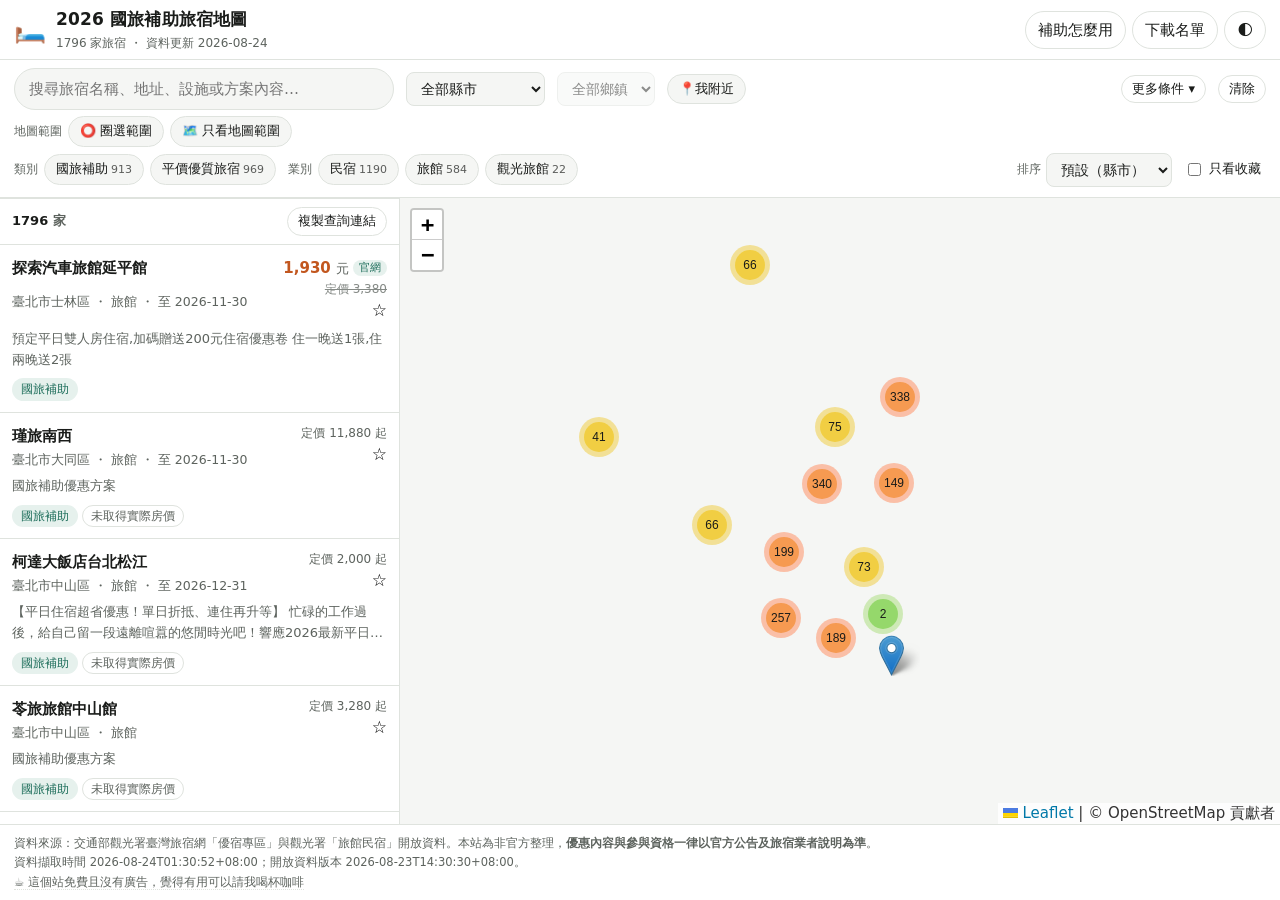
==== public/index.html @ 6d0c07f4 "feat: 手機版底部分頁列加上 ☕ 常駐入口 手機版頁尾是隱藏的，原本只有點開「下載名單」才看得到贊助連結。 現在分頁列最右邊放一個 46px 寬的咖啡圖示，不跟清單／地圖搶空間 （375px 下兩" ====
<!DOCTYPE html>
<html lang="zh-Hant">
<head>
<meta charset="utf-8">
<meta name="viewport" content="width=device-width, initial-scale=1, viewport-fit=cover">
<title>2026 國旅補助旅宿地圖 ｜ 快速查詢參與補助的旅館民宿</title>
<meta name="description" content="115 年國旅平日住宿獎助與平價優質旅宿參與名單，支援地圖搜尋、附近搜尋、鄉鎮與價格篩選。資料來自交通部觀光署臺灣旅宿網，每週自動更新。">
<meta name="theme-color" content="#1f6f5c" media="(prefers-color-scheme: light)">
<meta name="theme-color" content="#14171a" media="(prefers-color-scheme: dark)">
<link rel="icon" href="favicon.ico" sizes="any">
<link rel="icon" type="image/png" sizes="32x32" href="favicon-32.png">
<link rel="icon" type="image/png" sizes="16x16" href="favicon-16.png">
<link rel="icon" type="image/svg+xml" href="icon.svg">
<link rel="apple-touch-icon" sizes="180x180" href="apple-touch-icon.png">
<link rel="manifest" href="site.webmanifest">
<meta name="apple-mobile-web-app-capable" content="yes">
<meta name="apple-mobile-web-app-status-bar-style" content="black-translucent">
<meta name="apple-mobile-web-app-title" content="國旅補助地圖">
<meta name="mobile-web-app-capable" content="yes">
<meta name="format-detection" content="telephone=no">
<meta property="og:type" content="website">
<meta property="og:title" content="2026 國旅補助旅宿地圖">
<meta property="og:description" content="115 年國旅平日住宿獎助與平價優質旅宿參與名單，支援地圖、附近與價格區間搜尋。">
<meta property="og:image" content="icon-512.png">
<link rel="stylesheet" href="vendor/leaflet.css">
<link rel="stylesheet" href="vendor/MarkerCluster.css">
<link rel="stylesheet" href="vendor/MarkerCluster.Default.css">
<link rel="stylesheet" href="style.css">
</head>
<body>
<a class="skip" href="#results">跳至搜尋結果</a>

<header class="topbar">
  <div class="brand">
    <span class="logo" aria-hidden="true">🛏️</span>
    <div>
      <h1>2026 國旅補助旅宿地圖</h1>
      <p class="sub" id="metaLine">載入中…</p>
    </div>
  </div>
  <div class="topActions">
    <button type="button" class="ghost" id="btnGuide" aria-expanded="false" aria-controls="guide">補助怎麼用</button>
    <button type="button" class="ghost" id="btnDownload">下載名單</button>
    <button type="button" class="ghost" id="btnTheme" title="切換深淺色">🌓</button>
  </div>
</header>

<section id="guide" class="guide" hidden>
  <div class="guideGrid">
    <div>
      <h2>可以折抵多少</h2>
      <table class="mini">
        <thead><tr><th>地區</th><th>第 1 晚</th><th>連住第 2 晚</th><th>合計</th></tr></thead>
        <tbody>
          <tr><td>本島</td><td>800 元</td><td>1,200 元</td><td>2,000 元</td></tr>
          <tr><td>離島</td><td>1,000 元</td><td>1,500 元</td><td>2,500 元</td></tr>
        </tbody>
      </table>
      <p class="note">依實際房價折抵，房價低於上限則以房價為準；每房每晚限用 1 次。再加上抽中的生日券 1,200 元，本島最高約 3,200 元、離島約 3,700 元。</p>
    </div>
    <div>
      <h2>什麼時候能用</h2>
      <ul>
        <li>活動期間 <b>115/09/01–11/30</b>（預算用罄即止）。</li>
        <li>限 <b>週日至週四</b> 入住，不含國定假日及其連續假期。</li>
        <li>排除連假：中秋 9/25–28、國慶 10/9–11、光復節 10/24–26、行憲紀念日 12/25–27。</li>
        <li>2 晚可住不同旅館，但須<b>連續住宿</b>。</li>
      </ul>
    </div>
    <div>
      <h2>怎麼領</h2>
      <ol>
        <li>入住前或當日到<a href="https://taiwantravel.tad.gov.tw/" target="_blank" rel="noopener">國旅補助申請系統</a>登錄，並上傳身分證或健保卡正面。</li>
        <li>直接向旅宿訂房 → 入住出示證件<b>現場折抵</b>。</li>
        <li>透過觀光署核可的訂房平台 → 平台確認入住後折抵（國際平台不適用）。</li>
        <li>限本國國民個別旅客，團體旅客不適用；住宿券等禮券不適用。</li>
      </ol>
      <p class="note">官方諮詢：交通部觀光署 (02) 2349-1500</p>
    </div>
  </div>
</section>

<section id="downloadPanel" class="guide" hidden>
  <div class="guideGrid">
    <div>
      <h2>下載完整名單</h2>
      <p class="note">與本站相同的資料，含縣市分頁、方案內容與座標。</p>
      <p>
        <a class="dl" href="data/downloads/taiwan-stay-deals.xlsx" download>Excel（.xlsx）</a>
        <a class="dl" href="data/downloads/taiwan-stay-deals.csv" download>CSV（UTF-8）</a>
        <a class="dl" href="data/stays.json" download>JSON（開發者用）</a>
      </p>
    </div>
    <div>
      <h2>資料來源</h2>
      <ul>
        <li><a href="https://www.taiwanstay.net.tw/TSA/web_page/TSA060100.jsp" target="_blank" rel="noopener">臺灣旅宿網 優宿專區</a>：參與名單與方案內容</li>
        <li><a href="https://data.gov.tw/dataset/7780" target="_blank" rel="noopener">觀光署「旅館民宿」開放資料</a>：地址、經緯度、房價區間</li>
      </ul>
      <p class="note" id="geoNote"></p>
      <p class="note">本站免費、無廣告、不追蹤。覺得有用的話，
        <a class="kofi" href="https://ko-fi.com/guanda_ai_studio" target="_blank"
           rel="noopener">☕ 請我喝杯咖啡</a>。</p>
      <h2 style="margin-top:12px">關於房價</h2>
      <p class="note">
        本站的價格篩選只採用<b>業者為這次活動自報的「平日雙人房優惠價」</b>（966 家）。
        觀光署開放資料另有「定價」欄位，那是<b>官網牌價</b>：拿 965 家同時有兩種價格的旅宿實測，
        定價中位數是實際優惠價的 <b>1.9 倍</b>，前 10% 超過 4 倍，最誇張到 12.5 倍。
        因此定價只在詳情頁以「官網定價」呈現、不參與篩選與排序。
        沒有自報優惠價的旅宿請直接電話或官網詢價。
      </p>
    </div>
  </div>
</section>

<section class="filterbar" id="filterbar">
  <div class="barRow primary">
    <input type="search" id="q" placeholder="搜尋旅宿名稱、地址、設施或方案內容…" autocomplete="off" aria-label="關鍵字搜尋">
    <select id="city" autocomplete="off" aria-label="縣市"><option value="">全部縣市</option></select>
    <select id="town" autocomplete="off" aria-label="鄉鎮市區"><option value="">全部鄉鎮</option></select>
    <button type="button" class="chip" id="btnLocate"><span class="ico">📍</span><span class="txt">我附近</span></button>
    <span class="spacer"></span>
    <button type="button" id="btnFilters" class="ghost small" aria-expanded="false" aria-controls="barMore">更多條件 ▾</button>
    <button type="button" id="btnClear" class="ghost small" title="清除所有條件">清除</button>
  </div>

  <div class="barRow places">
    <span class="grp">
      <span class="lbl">地圖範圍</span>
      <span class="chips">
        <button type="button" class="chip" id="btnRadius">⭕ 圈選範圍</button>
        <button type="button" class="chip" id="btnBounds">🗺️ 只看地圖範圍</button>
      </span>
    </span>
    <div id="nearRow" class="nearRow" hidden>
      <span id="nearLabel"></span>
      <select id="radiusKm" autocomplete="off" aria-label="搜尋半徑">
        <option value="3">3 km</option>
        <option value="5">5 km</option>
        <option value="10" selected>10 km</option>
        <option value="30">30 km</option>
        <option value="0">不限</option>
      </select>
      <button type="button" class="ghost small" id="btnNearClear">取消</button>
    </div>
  </div>

  <div class="barRow secondary">
    <span class="grp"><span class="lbl">類別</span><span class="chips" id="catChips"></span></span>
    <span class="grp"><span class="lbl">業別</span><span class="chips" id="kindChips"></span></span>
    <span class="spacer"></span>
    <label class="inline">排序
      <select id="sort" autocomplete="off">
        <option value="default">預設（縣市）</option>
        <option value="distance">距離最近</option>
        <option value="price_asc">房價低到高</option>
        <option value="price_desc">房價高到低</option>
        <option value="name">名稱</option>
      </select>
    </label>
    <label class="check"><input type="checkbox" id="onlyFav" autocomplete="off" aria-label="只看收藏"> 只看收藏 <span id="favCount"></span></label>
  </div>

  <div class="barMore" id="barMore" hidden>
    <div class="barRow">
      <span class="grp priceGrp">
        <span class="lbl">平日雙人房優惠價</span>
        <input type="number" id="priceMinNum" class="num" min="0" max="60000" step="100"
               placeholder="不限" aria-label="房價下限（元）" autocomplete="off">
        <span class="dash">–</span>
        <input type="number" id="priceMaxNum" class="num" min="0" max="60000" step="100"
               placeholder="不限" aria-label="房價上限（元）" autocomplete="off">
        <span class="lbl">元</span>
        <span class="range" id="priceRange">
          <span class="rtrack"></span>
          <span class="rfill" id="rfill"></span>
          <input type="range" id="priceMin" min="0" max="19" step="1" value="0"
                 aria-label="房價下限滑桿" autocomplete="off">
          <input type="range" id="priceMax" min="0" max="19" step="1" value="19"
                 aria-label="房價上限滑桿" autocomplete="off">
        </span>
        <span class="hint" id="priceHint"></span>
      </span>
    </div>
    <div class="barRow">
      <span class="grp">
        <span class="lbl">常用區間</span>
        <span class="chips" id="priceChips"></span>
        <label class="check"><input type="checkbox" id="priceInclUnknown" autocomplete="off"
               aria-label="包含未標示優惠價的旅宿" checked> 含未標優惠價</label>
      </span>
    </div>
    <div class="barRow">
      <span class="grp"><span class="lbl">優惠條件</span><span class="chips" id="flagChips"></span></span>
    </div>
    <div class="barRow">
      <span class="grp"><span class="lbl">設施服務</span><span class="chips" id="serviceChips"></span></span>
    </div>
  </div>
</section>

<main class="layout">
  <aside class="panel" id="panel">
    <div class="resultHead">
      <strong id="count">—</strong>
      <button type="button" class="ghost small" id="btnShare">複製查詢連結</button>
    </div>

    <div id="results" class="results" tabindex="-1">
      <div id="spacerTop"></div>
      <div id="list"></div>
      <div id="spacerBottom"></div>
    </div>
  </aside>

  <div class="mapWrap">
    <div id="map" role="application" aria-label="旅宿地圖"></div>
    <div class="mapHud" id="mapHud" hidden></div>
  </div>
</main>

<nav class="mobileTabs" id="mobileTabs">
  <button type="button" data-view="list" class="active">☰ 清單</button>
  <button type="button" data-view="map">🗺️ 地圖</button>
  <a class="kofiTab" href="https://ko-fi.com/guanda_ai_studio" target="_blank" rel="noopener"
     title="請我喝杯咖啡" aria-label="支持這個專案">☕</a>
</nav>

<div id="sheet" class="sheet" hidden role="dialog" aria-modal="true" aria-labelledby="sheetTitle">
  <div class="sheetInner">
    <button type="button" class="sheetClose" id="sheetClose" aria-label="關閉">✕</button>
    <div id="sheetBody"></div>
  </div>
</div>

<footer class="foot">
  <p>資料來源：交通部觀光署臺灣旅宿網「優宿專區」與觀光署「旅館民宿」開放資料。本站為非官方整理，<b>優惠內容與參與資格一律以官方公告及旅宿業者說明為準</b>。</p>
  <p id="footMeta"></p>
  <p><a class="kofi" href="https://ko-fi.com/guanda_ai_studio" target="_blank" rel="noopener"
        title="支持這個專案">☕ 這個站免費且沒有廣告，覺得有用可以請我喝杯咖啡</a></p>
</footer>

<script src="vendor/leaflet.js"></script>
<script src="vendor/leaflet.markercluster.js"></script>
<script src="app.js"></script>
</body>
</html>
---- public/vendor/leaflet.css ----
/* required styles */

.leaflet-pane,
.leaflet-tile,
.leaflet-marker-icon,
.leaflet-marker-shadow,
.leaflet-tile-container,
.leaflet-pane > svg,
.leaflet-pane > canvas,
.leaflet-zoom-box,
.leaflet-image-layer,
.leaflet-layer {
	position: absolute;
	left: 0;
	top: 0;
	}
.leaflet-container {
	overflow: hidden;
	}
.leaflet-tile,
.leaflet-marker-icon,
.leaflet-marker-shadow {
	-webkit-user-select: none;
	   -moz-user-select: none;
	        user-select: none;
	  -webkit-user-drag: none;
	}
/* Prevents IE11 from highlighting tiles in blue */
.leaflet-tile::selection {
	background: transparent;
}
/* Safari renders non-retina tile on retina better with this, but Chrome is worse */
.leaflet-safari .leaflet-tile {
	image-rendering: -webkit-optimize-contrast;
	}
/* hack that prevents hw layers "stretching" when loading new tiles */
.leaflet-safari .leaflet-tile-container {
	width: 1600px;
	height: 1600px;
	-webkit-transform-origin: 0 0;
	}
.leaflet-marker-icon,
.leaflet-marker-shadow {
	display: block;
	}
/* .leaflet-container svg: reset svg max-width decleration shipped in Joomla! (joomla.org) 3.x */
/* .leaflet-container img: map is broken in FF if you have max-width: 100% on tiles */
.leaflet-container .leaflet-overlay-pane svg {
	max-width: none !important;
	max-height: none !important;
	}
.leaflet-container .leaflet-marker-pane img,
.leaflet-container .leaflet-shadow-pane img,
.leaflet-container .leaflet-tile-pane img,
.leaflet-container img.leaflet-image-layer,
.leaflet-container .leaflet-tile {
	max-width: none !important;
	max-height: none !important;
	width: auto;
	padding: 0;
	}

.leaflet-container img.leaflet-tile {
	/* See: https://bugs.chromium.org/p/chromium/issues/detail?id=600120 */
	mix-blend-mode: plus-lighter;
}

.leaflet-container.leaflet-touch-zoom {
	-ms-touch-action: pan-x pan-y;
	touch-action: pan-x pan-y;
	}
.leaflet-container.leaflet-touch-drag {
	-ms-touch-action: pinch-zoom;
	/* Fallback for FF which doesn't support pinch-zoom */
	touch-action: none;
	touch-action: pinch-zoom;
}
.leaflet-container.leaflet-touch-drag.leaflet-touch-zoom {
	-ms-touch-action: none;
	touch-action: none;
}
.leaflet-container {
	-webkit-tap-highlight-color: transparent;
}
.leaflet-container a {
	-webkit-tap-highlight-color: rgba(51, 181, 229, 0.4);
}
.leaflet-tile {
	filter: inherit;
	visibility: hidden;
	}
.leaflet-tile-loaded {
	visibility: inherit;
	}
.leaflet-zoom-box {
	width: 0;
	height: 0;
	-moz-box-sizing: border-box;
	     box-sizing: border-box;
	z-index: 800;
	}
/* workaround for https://bugzilla.mozilla.org/show_bug.cgi?id=888319 */
.leaflet-overlay-pane svg {
	-moz-user-select: none;
	}

.leaflet-pane         { z-index: 400; }

.leaflet-tile-pane    { z-index: 200; }
.leaflet-overlay-pane { z-index: 400; }
.leaflet-shadow-pane  { z-index: 500; }
.leaflet-marker-pane  { z-index: 600; }
.leaflet-tooltip-pane   { z-index: 650; }
.leaflet-popup-pane   { z-index: 700; }

.leaflet-map-pane canvas { z-index: 100; }
.leaflet-map-pane svg    { z-index: 200; }

.leaflet-vml-shape {
	width: 1px;
	height: 1px;
	}
.lvml {
	behavior: url(#default#VML);
	display: inline-block;
	position: absolute;
	}


/* control positioning */

.leaflet-control {
	position: relative;
	z-index: 800;
	pointer-events: visiblePainted; /* IE 9-10 doesn't have auto */
	pointer-events: auto;
	}
.leaflet-top,
.leaflet-bottom {
	position: absolute;
	z-index: 1000;
	pointer-events: none;
	}
.leaflet-top {
	top: 0;
	}
.leaflet-right {
	right: 0;
	}
.leaflet-bottom {
	bottom: 0;
	}
.leaflet-left {
	left: 0;
	}
.leaflet-control {
	float: left;
	clear: both;
	}
.leaflet-right .leaflet-control {
	float: right;
	}
.leaflet-top .leaflet-control {
	margin-top: 10px;
	}
.leaflet-bottom .leaflet-control {
	margin-bottom: 10px;
	}
.leaflet-left .leaflet-control {
	margin-left: 10px;
	}
.leaflet-right .leaflet-control {
	margin-right: 10px;
	}


/* zoom and fade animations */

.leaflet-fade-anim .leaflet-popup {
	opacity: 0;
	-webkit-transition: opacity 0.2s linear;
	   -moz-transition: opacity 0.2s linear;
	        transition: opacity 0.2s linear;
	}
.leaflet-fade-anim .leaflet-map-pane .leaflet-popup {
	opacity: 1;
	}
.leaflet-zoom-animated {
	-webkit-transform-origin: 0 0;
	    -ms-transform-origin: 0 0;
	        transform-origin: 0 0;
	}
svg.leaflet-zoom-animated {
	will-change: transform;
}

.leaflet-zoom-anim .leaflet-zoom-animated {
	-webkit-transition: -webkit-transform 0.25s cubic-bezier(0,0,0.25,1);
	   -moz-transition:    -moz-transform 0.25s cubic-bezier(0,0,0.25,1);
	        transition:         transform 0.25s cubic-bezier(0,0,0.25,1);
	}
.leaflet-zoom-anim .leaflet-tile,
.leaflet-pan-anim .leaflet-tile {
	-webkit-transition: none;
	   -moz-transition: none;
	        transition: none;
	}

.leaflet-zoom-anim .leaflet-zoom-hide {
	visibility: hidden;
	}


/* cursors */

.leaflet-interactive {
	cursor: pointer;
	}
.leaflet-grab {
	cursor: -webkit-grab;
	cursor:    -moz-grab;
	cursor:         grab;
	}
.leaflet-crosshair,
.leaflet-crosshair .leaflet-interactive {
	cursor: crosshair;
	}
.leaflet-popup-pane,
.leaflet-control {
	cursor: auto;
	}
.leaflet-dragging .leaflet-grab,
.leaflet-dragging .leaflet-grab .leaflet-interactive,
.leaflet-dragging .leaflet-marker-draggable {
	cursor: move;
	cursor: -webkit-grabbing;
	cursor:    -moz-grabbing;
	cursor:         grabbing;
	}

/* marker & overlays interactivity */
.leaflet-marker-icon,
.leaflet-marker-shadow,
.leaflet-image-layer,
.leaflet-pane > svg path,
.leaflet-tile-container {
	pointer-events: none;
	}

.leaflet-marker-icon.leaflet-interactive,
.leaflet-image-layer.leaflet-interactive,
.leaflet-pane > svg path.leaflet-interactive,
svg.leaflet-image-layer.leaflet-interactive path {
	pointer-events: visiblePainted; /* IE 9-10 doesn't have auto */
	pointer-events: auto;
	}

/* visual tweaks */

.leaflet-container {
	background: #ddd;
	outline-offset: 1px;
	}
.leaflet-container a {
	color: #0078A8;
	}
.leaflet-zoom-box {
	border: 2px dotted #38f;
	background: rgba(255,255,255,0.5);
	}


/* general typography */
.leaflet-container {
	font-family: "Helvetica Neue", Arial, Helvetica, sans-serif;
	font-size: 12px;
	font-size: 0.75rem;
	line-height: 1.5;
	}


/* general toolbar styles */

.leaflet-bar {
	box-shadow: 0 1px 5px rgba(0,0,0,0.65);
	border-radius: 4px;
	}
.leaflet-bar a {
	background-color: #fff;
	border-bottom: 1px solid #ccc;
	width: 26px;
	height: 26px;
	line-height: 26px;
	display: block;
	text-align: center;
	text-decoration: none;
	color: black;
	}
.leaflet-bar a,
.leaflet-control-layers-toggle {
	background-position: 50% 50%;
	background-repeat: no-repeat;
	display: block;
	}
.leaflet-bar a:hover,
.leaflet-bar a:focus {
	background-color: #f4f4f4;
	}
.leaflet-bar a:first-child {
	border-top-left-radius: 4px;
	border-top-right-radius: 4px;
	}
.leaflet-bar a:last-child {
	border-bottom-left-radius: 4px;
	border-bottom-right-radius: 4px;
	border-bottom: none;
	}
.leaflet-bar a.leaflet-disabled {
	cursor: default;
	background-color: #f4f4f4;
	color: #bbb;
	}

.leaflet-touch .leaflet-bar a {
	width: 30px;
	height: 30px;
	line-height: 30px;
	}
.leaflet-touch .leaflet-bar a:first-child {
	border-top-left-radius: 2px;
	border-top-right-radius: 2px;
	}
.leaflet-touch .leaflet-bar a:last-child {
	border-bottom-left-radius: 2px;
	border-bottom-right-radius: 2px;
	}

/* zoom control */

.leaflet-control-zoom-in,
.leaflet-control-zoom-out {
	font: bold 18px 'Lucida Console', Monaco, monospace;
	text-indent: 1px;
	}

.leaflet-touch .leaflet-control-zoom-in, .leaflet-touch .leaflet-control-zoom-out  {
	font-size: 22px;
	}


/* layers control */

.leaflet-control-layers {
	box-shadow: 0 1px 5px rgba(0,0,0,0.4);
	background: #fff;
	border-radius: 5px;
	}
.leaflet-control-layers-toggle {
	background-image: url(images/layers.png);
	width: 36px;
	height: 36px;
	}
.leaflet-retina .leaflet-control-layers-toggle {
	background-image: url(images/layers-2x.png);
	background-size: 26px 26px;
	}
.leaflet-touch .leaflet-control-layers-toggle {
	width: 44px;
	height: 44px;
	}
.leaflet-control-layers .leaflet-control-layers-list,
.leaflet-control-layers-expanded .leaflet-control-layers-toggle {
	display: none;
	}
.leaflet-control-layers-expanded .leaflet-control-layers-list {
	display: block;
	position: relative;
	}
.leaflet-control-layers-expanded {
	padding: 6px 10px 6px 6px;
	color: #333;
	background: #fff;
	}
.leaflet-control-layers-scrollbar {
	overflow-y: scroll;
	overflow-x: hidden;
	padding-right: 5px;
	}
.leaflet-control-layers-selector {
	margin-top: 2px;
	position: relative;
	top: 1px;
	}
.leaflet-control-layers label {
	display: block;
	font-size: 13px;
	font-size: 1.08333em;
	}
.leaflet-control-layers-separator {
	height: 0;
	border-top: 1px solid #ddd;
	margin: 5px -10px 5px -6px;
	}

/* Default icon URLs */
.leaflet-default-icon-path { /* used only in path-guessing heuristic, see L.Icon.Default */
	background-image: url(images/marker-icon.png);
	}


/* attribution and scale controls */

.leaflet-container .leaflet-control-attribution {
	background: #fff;
	background: rgba(255, 255, 255, 0.8);
	margin: 0;
	}
.leaflet-control-attribution,
.leaflet-control-scale-line {
	padding: 0 5px;
	color: #333;
	line-height: 1.4;
	}
.leaflet-control-attribution a {
	text-decoration: none;
	}
.leaflet-control-attribution a:hover,
.leaflet-control-attribution a:focus {
	text-decoration: underline;
	}
.leaflet-attribution-flag {
	display: inline !important;
	vertical-align: baseline !important;
	width: 1em;
	height: 0.6669em;
	}
.leaflet-left .leaflet-control-scale {
	margin-left: 5px;
	}
.leaflet-bottom .leaflet-control-scale {
	margin-bottom: 5px;
	}
.leaflet-control-scale-line {
	border: 2px solid #777;
	border-top: none;
	line-height: 1.1;
	padding: 2px 5px 1px;
	white-space: nowrap;
	-moz-box-sizing: border-box;
	     box-sizing: border-box;
	background: rgba(255, 255, 255, 0.8);
	text-shadow: 1px 1px #fff;
	}
.leaflet-control-scale-line:not(:first-child) {
	border-top: 2px solid #777;
	border-bottom: none;
	margin-top: -2px;
	}
.leaflet-control-scale-line:not(:first-child):not(:last-child) {
	border-bottom: 2px solid #777;
	}

.leaflet-touch .leaflet-control-attribution,
.leaflet-touch .leaflet-control-layers,
.leaflet-touch .leaflet-bar {
	box-shadow: none;
	}
.leaflet-touch .leaflet-control-layers,
.leaflet-touch .leaflet-bar {
	border: 2px solid rgba(0,0,0,0.2);
	background-clip: padding-box;
	}


/* popup */

.leaflet-popup {
	position: absolute;
	text-align: center;
	margin-bottom: 20px;
	}
.leaflet-popup-content-wrapper {
	padding: 1px;
	text-align: left;
	border-radius: 12px;
	}
.leaflet-popup-content {
	margin: 13px 24px 13px 20px;
	line-height: 1.3;
	font-size: 13px;
	font-size: 1.08333em;
	min-height: 1px;
	}
.leaflet-popup-content p {
	margin: 17px 0;
	margin: 1.3em 0;
	}
.leaflet-popup-tip-container {
	width: 40px;
	height: 20px;
	position: absolute;
	left: 50%;
	margin-top: -1px;
	margin-left: -20px;
	overflow: hidden;
	pointer-events: none;
	}
.leaflet-popup-tip {
	width: 17px;
	height: 17px;
	padding: 1px;

	margin: -10px auto 0;
	pointer-events: auto;

	-webkit-transform: rotate(45deg);
	   -moz-transform: rotate(45deg);
	    -ms-transform: rotate(45deg);
	        transform: rotate(45deg);
	}
.leaflet-popup-content-wrapper,
.leaflet-popup-tip {
	background: white;
	color: #333;
	box-shadow: 0 3px 14px rgba(0,0,0,0.4);
	}
.leaflet-container a.leaflet-popup-close-button {
	position: absolute;
	top: 0;
	right: 0;
	border: none;
	text-align: center;
	width: 24px;
	height: 24px;
	font: 16px/24px Tahoma, Verdana, sans-serif;
	color: #757575;
	text-decoration: none;
	background: transparent;
	}
.leaflet-container a.leaflet-popup-close-button:hover,
.leaflet-container a.leaflet-popup-close-button:focus {
	color: #585858;
	}
.leaflet-popup-scrolled {
	overflow: auto;
	}

.leaflet-oldie .leaflet-popup-content-wrapper {
	-ms-zoom: 1;
	}
.leaflet-oldie .leaflet-popup-tip {
	width: 24px;
	margin: 0 auto;

	-ms-filter: "progid:DXImageTransform.Microsoft.Matrix(M11=0.70710678, M12=0.70710678, M21=-0.70710678, M22=0.70710678)";
	filter: progid:DXImageTransform.Microsoft.Matrix(M11=0.70710678, M12=0.70710678, M21=-0.70710678, M22=0.70710678);
	}

.leaflet-oldie .leaflet-control-zoom,
.leaflet-oldie .leaflet-control-layers,
.leaflet-oldie .leaflet-popup-content-wrapper,
.leaflet-oldie .leaflet-popup-tip {
	border: 1px solid #999;
	}


/* div icon */

.leaflet-div-icon {
	background: #fff;
	border: 1px solid #666;
	}


/* Tooltip */
/* Base styles for the element that has a tooltip */
.leaflet-tooltip {
	position: absolute;
	padding: 6px;
	background-color: #fff;
	border: 1px solid #fff;
	border-radius: 3px;
	color: #222;
	white-space: nowrap;
	-webkit-user-select: none;
	-moz-user-select: none;
	-ms-user-select: none;
	user-select: none;
	pointer-events: none;
	box-shadow: 0 1px 3px rgba(0,0,0,0.4);
	}
.leaflet-tooltip.leaflet-interactive {
	cursor: pointer;
	pointer-events: auto;
	}
.leaflet-tooltip-top:before,
.leaflet-tooltip-bottom:before,
.leaflet-tooltip-left:before,
.leaflet-tooltip-right:before {
	position: absolute;
	pointer-events: none;
	border: 6px solid transparent;
	background: transparent;
	content: "";
	}

/* Directions */

.leaflet-tooltip-bottom {
	margin-top: 6px;
}
.leaflet-tooltip-top {
	margin-top: -6px;
}
.leaflet-tooltip-bottom:before,
.leaflet-tooltip-top:before {
	left: 50%;
	margin-left: -6px;
	}
.leaflet-tooltip-top:before {
	bottom: 0;
	margin-bottom: -12px;
	border-top-color: #fff;
	}
.leaflet-tooltip-bottom:before {
	top: 0;
	margin-top: -12px;
	margin-left: -6px;
	border-bottom-color: #fff;
	}
.leaflet-tooltip-left {
	margin-left: -6px;
}
.leaflet-tooltip-right {
	margin-left: 6px;
}
.leaflet-tooltip-left:before,
.leaflet-tooltip-right:before {
	top: 50%;
	margin-top: -6px;
	}
.leaflet-tooltip-left:before {
	right: 0;
	margin-right: -12px;
	border-left-color: #fff;
	}
.leaflet-tooltip-right:before {
	left: 0;
	margin-left: -12px;
	border-right-color: #fff;
	}

/* Printing */

@media print {
	/* Prevent printers from removing background-images of controls. */
	.leaflet-control {
		-webkit-print-color-adjust: exact;
		print-color-adjust: exact;
		}
	}
---- public/vendor/MarkerCluster.css ----
.leaflet-cluster-anim .leaflet-marker-icon, .leaflet-cluster-anim .leaflet-marker-shadow {
	-webkit-transition: -webkit-transform 0.3s ease-out, opacity 0.3s ease-in;
	-moz-transition: -moz-transform 0.3s ease-out, opacity 0.3s ease-in;
	-o-transition: -o-transform 0.3s ease-out, opacity 0.3s ease-in;
	transition: transform 0.3s ease-out, opacity 0.3s ease-in;
}

.leaflet-cluster-spider-leg {
	/* stroke-dashoffset (duration and function) should match with leaflet-marker-icon transform in order to track it exactly */
	-webkit-transition: -webkit-stroke-dashoffset 0.3s ease-out, -webkit-stroke-opacity 0.3s ease-in;
	-moz-transition: -moz-stroke-dashoffset 0.3s ease-out, -moz-stroke-opacity 0.3s ease-in;
	-o-transition: -o-stroke-dashoffset 0.3s ease-out, -o-stroke-opacity 0.3s ease-in;
	transition: stroke-dashoffset 0.3s ease-out, stroke-opacity 0.3s ease-in;
}
---- public/vendor/MarkerCluster.Default.css ----
.marker-cluster-small {
	background-color: rgba(181, 226, 140, 0.6);
	}
.marker-cluster-small div {
	background-color: rgba(110, 204, 57, 0.6);
	}

.marker-cluster-medium {
	background-color: rgba(241, 211, 87, 0.6);
	}
.marker-cluster-medium div {
	background-color: rgba(240, 194, 12, 0.6);
	}

.marker-cluster-large {
	background-color: rgba(253, 156, 115, 0.6);
	}
.marker-cluster-large div {
	background-color: rgba(241, 128, 23, 0.6);
	}

	/* IE 6-8 fallback colors */
.leaflet-oldie .marker-cluster-small {
	background-color: rgb(181, 226, 140);
	}
.leaflet-oldie .marker-cluster-small div {
	background-color: rgb(110, 204, 57);
	}

.leaflet-oldie .marker-cluster-medium {
	background-color: rgb(241, 211, 87);
	}
.leaflet-oldie .marker-cluster-medium div {
	background-color: rgb(240, 194, 12);
	}

.leaflet-oldie .marker-cluster-large {
	background-color: rgb(253, 156, 115);
	}
.leaflet-oldie .marker-cluster-large div {
	background-color: rgb(241, 128, 23);
}

.marker-cluster {
	background-clip: padding-box;
	border-radius: 20px;
	}
.marker-cluster div {
	width: 30px;
	height: 30px;
	margin-left: 5px;
	margin-top: 5px;

	text-align: center;
	border-radius: 15px;
	font: 12px "Helvetica Neue", Arial, Helvetica, sans-serif;
	}
.marker-cluster span {
	line-height: 30px;
	}
---- public/style.css ----
/* 2026 國旅補助旅宿地圖 — 版面與主題 */

:root {
  --bg: #f5f6f4;
  --panel: #ffffff;
  --ink: #1a1c1a;
  --ink-2: #5d635e;
  --line: #dfe3de;
  --brand: #1f6f5c;
  --brand-ink: #ffffff;
  --brand-soft: #e6f1ed;
  --accent: #c2571f;
  --accent-soft: #fbeee4;
  --shadow: 0 1px 2px rgba(20, 30, 25, .06), 0 8px 24px rgba(20, 30, 25, .06);
  --radius: 12px;
  --topbar-h: 60px;
}

@media (prefers-color-scheme: dark) {
  :root:not([data-theme="light"]) {
    --bg: #14171a;
    --panel: #1c2024;
    --ink: #e8ecea;
    --ink-2: #9aa5a0;
    --line: #2c3238;
    --brand: #4bbf9e;
    --brand-ink: #10231d;
    --brand-soft: #1d332d;
    --accent: #e08a4e;
    --accent-soft: #33261c;
    --shadow: 0 1px 2px rgba(0, 0, 0, .4), 0 8px 24px rgba(0, 0, 0, .35);
  }
}

:root[data-theme="dark"] {
  --bg: #14171a;
  --panel: #1c2024;
  --ink: #e8ecea;
  --ink-2: #9aa5a0;
  --line: #2c3238;
  --brand: #4bbf9e;
  --brand-ink: #10231d;
  --brand-soft: #1d332d;
  --accent: #e08a4e;
  --accent-soft: #33261c;
  --shadow: 0 1px 2px rgba(0, 0, 0, .4), 0 8px 24px rgba(0, 0, 0, .35);
}

* { box-sizing: border-box; }

html, body {
  margin: 0;
  height: 100%;
  background: var(--bg);
  color: var(--ink);
  font: 15px/1.6 "Noto Sans TC", "PingFang TC", "Microsoft JhengHei", system-ui, sans-serif;
  -webkit-text-size-adjust: 100%;
  text-size-adjust: 100%;
}

/* 手機瀏覽器的網址列會伸縮，100vh 會被切掉一截，支援 dvh 就改用 dvh */
@supports (height: 100dvh) {
  html, body { height: 100dvh; }
}

body { display: flex; flex-direction: column; overflow: hidden; }

a { color: var(--brand); }

.skip {
  position: absolute; left: -999px; top: 0; z-index: 100;
  background: var(--brand); color: var(--brand-ink); padding: 8px 14px;
}
.skip:focus { left: 8px; top: 8px; }

/* ---------------------------------------------------------------- 標頭 */

.topbar {
  display: flex; align-items: center; justify-content: space-between; gap: 12px;
  height: var(--topbar-h); flex: 0 0 auto;
  padding: 0 max(14px, env(safe-area-inset-right)) 0 max(14px, env(safe-area-inset-left));
  background: var(--panel); border-bottom: 1px solid var(--line);
}
.brand { display: flex; align-items: center; gap: 10px; min-width: 0; }
.logo { font-size: 26px; }
.topbar h1 { font-size: 17px; margin: 0; letter-spacing: .01em; }
.sub { margin: 0; font-size: 12px; color: var(--ink-2); white-space: nowrap;
       overflow: hidden; text-overflow: ellipsis; }
.topActions { display: flex; gap: 6px; flex: 0 0 auto; }

button { font: inherit; cursor: pointer; }

.ghost {
  background: transparent; color: var(--ink); border: 1px solid var(--line);
  border-radius: 999px; padding: 6px 12px;
}
.ghost:hover { border-color: var(--brand); color: var(--brand); }
.ghost.small { padding: 3px 10px; font-size: 13px; }

/* ---------------------------------------------------------------- 說明區 */

.guide {
  flex: 0 0 auto; background: var(--panel); border-bottom: 1px solid var(--line);
  padding: 14px; max-height: 45vh; overflow: auto;
}
.guideGrid { display: grid; gap: 18px; grid-template-columns: repeat(auto-fit, minmax(260px, 1fr)); }
.guide h2 { font-size: 14px; margin: 0 0 6px; color: var(--brand); }
.guide ul, .guide ol { margin: 0; padding-left: 18px; }
.guide li { margin: 2px 0; }
.note { font-size: 12.5px; color: var(--ink-2); margin: 6px 0 0; }
.mini { border-collapse: collapse; font-size: 13px; width: 100%; max-width: 380px; }
.mini th, .mini td { border: 1px solid var(--line); padding: 3px 8px; text-align: center; }
.mini th { background: var(--brand-soft); }
.dl {
  display: inline-block; margin: 4px 6px 0 0; padding: 6px 12px; border-radius: 999px;
  background: var(--brand); color: var(--brand-ink); text-decoration: none; font-size: 13px;
}

/* ---------------------------------------------------------------- 版面 */

.layout { flex: 1 1 auto; display: flex; min-height: 0; }

.panel {
  width: 400px; flex: 0 0 auto; display: flex; flex-direction: column;
  background: var(--panel); border-right: 1px solid var(--line); min-height: 0;
}

.mapWrap { flex: 1 1 auto; position: relative; min-width: 0; }
#map { position: absolute; inset: 0; background: var(--bg); }

.mapHud {
  position: absolute; left: 50%; transform: translateX(-50%); top: 10px; z-index: 500;
  background: var(--panel); color: var(--ink); border: 1px solid var(--line);
  border-radius: 999px; padding: 5px 14px; font-size: 13px; box-shadow: var(--shadow);
}

/* ---------------------------------------------------------------- 篩選列 */

.filterbar {
  flex: 0 0 auto; background: var(--panel); border-bottom: 1px solid var(--line);
  padding: 8px 14px 10px;
}
.barRow {
  display: flex; flex-wrap: wrap; align-items: center; gap: 8px 12px; margin-top: 6px;
}
.barRow:first-child { margin-top: 0; }
.barMore { border-top: 1px dashed var(--line); margin-top: 8px; padding-top: 6px; }
.spacer { flex: 1 1 auto; }

#q {
  flex: 1 1 260px; max-width: 380px; font: inherit; padding: 8px 14px; border-radius: 999px;
  border: 1px solid var(--line); background: var(--bg); color: var(--ink);
}
#q:focus { outline: 2px solid var(--brand); outline-offset: 1px; }

select {
  font: inherit; font-size: 14px; padding: 7px 10px; border: 1px solid var(--line);
  border-radius: 8px; background: var(--bg); color: var(--ink); max-width: 170px;
}
select:disabled { opacity: .5; }

.grp { display: flex; flex-wrap: wrap; align-items: center; gap: 6px; }
.lbl { font-size: 12px; color: var(--ink-2); }
.hint { color: var(--brand); margin-left: 4px; }
.inline { font-size: 12px; color: var(--ink-2); display: flex; align-items: center; gap: 5px; }
.check { display: inline-flex; align-items: center; gap: 5px; font-size: 13px; color: var(--ink); }

.chips { display: flex; flex-wrap: wrap; gap: 6px; }
.chip {
  border: 1px solid var(--line); background: var(--bg); color: var(--ink);
  border-radius: 999px; padding: 4px 11px; font-size: 13px; white-space: nowrap;
}
.chip:hover { border-color: var(--brand); }
.chip[aria-pressed="true"], .chip.on {
  background: var(--brand); border-color: var(--brand); color: var(--brand-ink);
}
.chip .n { opacity: .7; font-size: 11px; margin-left: 3px; }

/* 房價區間：雙滑桿疊在同一條軌道上，加上可直接輸入的數字欄 */
.priceGrp { gap: 8px; }
.num {
  width: 82px; font: inherit; font-size: 14px; padding: 6px 8px; text-align: right;
  border: 1px solid var(--line); border-radius: 8px; background: var(--bg); color: var(--ink);
}
.num:focus { outline: 2px solid var(--brand); outline-offset: 1px; }
.dash { color: var(--ink-2); }

.range { position: relative; width: 230px; height: 24px; flex: 0 0 auto; }
.rtrack, .rfill {
  position: absolute; top: 10px; height: 4px; border-radius: 2px; pointer-events: none;
}
.rtrack { left: 0; right: 0; background: var(--line); }
.rfill { background: var(--brand); }

.range input[type="range"] {
  position: absolute; left: 0; top: 0; width: 100%; height: 24px; margin: 0;
  background: none; pointer-events: none; -webkit-appearance: none; appearance: none;
}
.range input[type="range"]:focus-visible { outline: 2px solid var(--brand); outline-offset: 2px; }
.range input[type="range"]::-webkit-slider-thumb {
  -webkit-appearance: none; pointer-events: auto; width: 16px; height: 16px; border-radius: 50%;
  background: var(--panel); border: 3px solid var(--brand); cursor: grab; margin-top: 0;
}
.range input[type="range"]::-moz-range-thumb {
  pointer-events: auto; width: 14px; height: 14px; border-radius: 50%;
  background: var(--panel); border: 3px solid var(--brand); cursor: grab;
}
.range input[type="range"]::-webkit-slider-runnable-track { height: 24px; background: none; }
.range input[type="range"]::-moz-range-track { height: 24px; background: none; }
.nearRow { display: flex; align-items: center; gap: 8px; font-size: 13px; color: var(--ink-2); }
.nearRow[hidden] { display: none; }

.resultHead {
  display: flex; align-items: center; justify-content: space-between;
  padding: 8px 12px; border-top: 1px solid var(--line); border-bottom: 1px solid var(--line);
  font-size: 13px; color: var(--ink-2); flex: 0 0 auto;
}
#count strong { color: var(--ink); }

/* ---------------------------------------------------------------- 結果清單 */

.results { flex: 1 1 auto; min-height: 0; overflow: auto; overscroll-behavior: contain; }

.card {
  padding: 11px 12px; border-bottom: 1px solid var(--line); cursor: pointer;
  display: grid; grid-template-columns: 1fr auto; gap: 2px 10px;
}
.card:hover, .card.hot { background: var(--brand-soft); }
.card h3 { margin: 0; font-size: 15px; grid-column: 1; }
.card p { margin: 0; }                     /* 段落預設的上下 margin 會把卡片撐高 */
.card .meta { grid-column: 1; font-size: 12.5px; color: var(--ink-2); }
.card .plan {
  grid-column: 1 / -1; font-size: 13px; color: var(--ink-2); margin: 4px 0 0;
  display: -webkit-box; -webkit-line-clamp: 2; -webkit-box-orient: vertical; overflow: hidden;
}
.card .side { grid-column: 2; grid-row: 1 / span 2; text-align: right; }
.price { font-weight: 700; color: var(--accent); font-size: 15px; white-space: nowrap; }
.price small { font-weight: 400; color: var(--ink-2); }
.dist { font-size: 12px; color: var(--ink-2); }
.rack { display: block; font-size: 12px; color: var(--ink-2); font-weight: 400; white-space: nowrap; }
.rack.strike { text-decoration: line-through; opacity: .75; }
.psrc {
  display: inline-block; font-size: 10.5px; line-height: 1.5; padding: 0 6px;
  border-radius: 999px; margin-left: 4px; vertical-align: middle;
  background: var(--brand-soft); color: var(--brand); font-weight: 400;
}
.psrc.src-manual { background: var(--accent-soft); color: var(--accent); }
.muted { color: var(--ink-2); font-size: 12.5px; }
.tags { grid-column: 1 / -1; display: flex; flex-wrap: wrap; gap: 4px; margin-top: 6px; }
.tag {
  font-size: 11.5px; padding: 1px 8px; border-radius: 999px;
  background: var(--brand-soft); color: var(--brand); border: 1px solid transparent;
}
.tag.alt { background: var(--accent-soft); color: var(--accent); }
.tag.warn { background: transparent; border-color: var(--line); color: var(--ink-2); }
.fav { border: 0; background: none; font-size: 17px; line-height: 1; padding: 0 0 0 6px; }

.empty { padding: 40px 20px; text-align: center; color: var(--ink-2); }

/* ---------------------------------------------------------------- 詳情 */

.sheet {
  position: fixed; inset: 0; z-index: 1200; background: rgba(10, 15, 12, .45);
  display: flex; align-items: center; justify-content: center; padding: 16px;
}
.sheet[hidden] { display: none; }
.sheetInner {
  background: var(--panel); border-radius: var(--radius); box-shadow: var(--shadow);
  max-width: 560px; width: 100%; max-height: 84vh; overflow: auto; padding: 20px; position: relative;
}
.sheetClose {
  position: absolute; right: 10px; top: 10px; border: 0; background: transparent;
  color: var(--ink-2); font-size: 18px;
}
.sheetInner h2 { margin: 0 6px 2px 0; font-size: 19px; }
.sheetInner .kv { display: grid; grid-template-columns: 76px 1fr; gap: 4px 10px; font-size: 14px; margin: 12px 0; }
.sheetInner .kv dt { color: var(--ink-2); }
.sheetInner .kv dd { margin: 0; word-break: break-word; }
.planBox {
  background: var(--bg); border: 1px solid var(--line); border-radius: 8px;
  padding: 10px 12px; margin: 8px 0; white-space: pre-wrap; font-size: 14px;
}
.planBox h4 { margin: 0 0 4px; font-size: 13px; color: var(--brand); }
.actions { display: flex; flex-wrap: wrap; gap: 8px; margin-top: 12px; }
.actions a, .actions button {
  text-decoration: none; font-size: 14px; padding: 8px 14px; border-radius: 999px;
  background: var(--brand); color: var(--brand-ink); border: 0;
}
.actions .sec { background: var(--bg); color: var(--ink); border: 1px solid var(--line); }

/* ---------------------------------------------------------------- 地圖標記 */

.pin-approx { opacity: .55; filter: grayscale(.4); }
.leaflet-popup-content { margin: 10px 12px; font-size: 14px; }
.leaflet-popup-content b { font-size: 15px; }
.leaflet-container { font: inherit; }

/* ---------------------------------------------------------------- 頁尾 */

.foot {
  flex: 0 0 auto; padding: 8px 14px; font-size: 11.5px; color: var(--ink-2);
  background: var(--panel); border-top: 1px solid var(--line);
}
.foot p { margin: 1px 0; }

/* Ko-fi：低調的文字連結，不用浮動視窗（見 README 的說明） */
.kofi { color: var(--ink-2); text-decoration: none; border-bottom: 1px dotted var(--line); }
.kofi:hover { color: var(--accent); border-bottom-color: var(--accent); }

.mobileTabs { display: none; }
[hidden] { display: none !important; }

/* ------------------------------------------------------------ 平板／窄桌機 */

@media (min-width: 760px) and (max-width: 1180px) {
  .panel { width: 336px; }
  .topbar h1 { font-size: 16px; }
  #q { flex-basis: 200px; }
}

/* ---------------------------------------------------------------- 手機 */

@media (max-width: 759px) {
  .layout { position: relative; }
  .panel { width: 100%; border-right: 0; }
  .mapWrap { position: absolute; inset: 0; }
  body.view-list .mapWrap { display: none; }
  body.view-map .panel { display: none; }
  .filterbar { padding: 8px 10px; }
  /* 手機畫面小：只留「搜尋 + 縣市鄉鎮 + 我附近」，其餘跟著「更多條件」一起收合，
     結果清單才有足夠高度 */
  .barRow.secondary, .barRow.places { display: none; }
  body.filters-open .barRow.secondary,
  body.filters-open .barRow.places { display: flex; }
  #q { flex: 1 1 100%; }
  /* 還沒選縣市時鄉鎮選單是停用的，手機上直接收起來，省一整排 */
  #town:disabled { display: none; }
  /* 展開後別把結果清單擠光，篩選區自己捲 */
  body.filters-open .filterbar { max-height: 56vh; overflow: auto; }
  #q { max-width: none; }
  select { flex: 1 1 40%; max-width: none; }
  .range { width: 100%; }
  .num { width: 72px; }

  .filterbar { padding-left: max(10px, env(safe-area-inset-left));
               padding-right: max(10px, env(safe-area-inset-right)); }
  .card { padding-left: max(12px, env(safe-area-inset-left));
          padding-right: max(12px, env(safe-area-inset-right)); }
  /* 手機上價格／距離／收藏改成橫排，只佔第一列，卡片就不會被撐高 */
  .card .side { grid-row: 1; display: flex; align-items: center; gap: 8px; }
  .card .meta { grid-column: 1 / -1; }
  .card .dist { font-size: 12px; }

  .mobileTabs {
    display: flex; flex: 0 0 auto; background: var(--panel); border-top: 1px solid var(--line);
    padding-bottom: env(safe-area-inset-bottom);          /* 避開 iPhone 的home 指示條 */
  }
  .mobileTabs button {
    flex: 1 1 0; border: 0; background: transparent; color: var(--ink-2);
    padding: 12px 0; font-size: 14px; min-height: 46px;
  }
  .mobileTabs button.active { color: var(--brand); font-weight: 700; box-shadow: inset 0 -2px 0 var(--brand); }
  /* 分頁列最右邊的小咖啡：固定寬度，不跟兩個分頁搶空間 */
  .kofiTab {
    flex: 0 0 auto; width: 46px; display: flex; align-items: center; justify-content: center;
    font-size: 17px; text-decoration: none; opacity: .5;
    border-left: 1px solid var(--line);
  }
  .kofiTab:active { opacity: 1; }

  .topbar { --topbar-h: 54px; }
  .topbar h1 { font-size: 15px; }
  .logo { font-size: 22px; }
  .foot { display: none; }

  /* 詳情改成從底部升起的 bottom sheet，符合手機操作習慣 */
  .sheet { align-items: flex-end; padding: 0; }
  .sheetInner {
    max-height: 88vh; max-height: 88dvh; border-radius: 16px 16px 0 0;
    padding: 18px 16px calc(18px + env(safe-area-inset-bottom));
    animation: sheetUp .18s ease-out;
  }
  .sheetInner::before {
    content: ""; display: block; width: 38px; height: 4px; border-radius: 2px;
    background: var(--line); margin: -6px auto 12px;
  }
  .sheetClose { right: 8px; top: 8px; font-size: 22px; padding: 6px 10px; }
  .sheetInner .kv { grid-template-columns: 68px 1fr; }
}

@keyframes sheetUp { from { transform: translateY(14px); opacity: .6 } to { transform: none; opacity: 1 } }

/* 很窄的手機（iPhone SE 等）：標頭按鈕只留圖示 */
@media (max-width: 400px) {
  .topbar h1 { font-size: 14px; }
  /* 小螢幕把卡片壓扁一點，一屏才看得到兩筆以上 */
  .card { padding: 10px 12px; }
  .card .plan { font-size: 12.5px; margin-top: 2px; }
  .card .tags { max-height: 24px; overflow: hidden; margin-top: 4px; }
  .sub { font-size: 11px; }
  #btnGuide::after { content: "說明"; }
  #btnDownload::after { content: "下載"; }
  #btnGuide, #btnDownload { font-size: 0; }
  #btnGuide::after, #btnDownload::after { font-size: 13px; }
  .num { width: 64px; }
}

/* 最窄的機型（≤360px）：「我附近」只留圖示 */
@media (max-width: 360px) {
  #btnLocate .txt { display: none; }
}

/* 手機橫放：高度很矮，把不必要的高度全部縮掉 */
@media (max-width: 900px) and (max-height: 480px) {
  .panel { width: 100%; }
  .topbar { --topbar-h: 46px; }
  .guide { max-height: 60vh; }
  body.filters-open .filterbar { max-height: 70vh; }
  .mobileTabs button { padding: 7px 0; min-height: 38px; }
}

/* 觸控裝置：把可點擊的東西放大到手指按得到（約 44px） */
@media (pointer: coarse) {
  .chip { padding: 9px 14px; font-size: 14px; }
  .ghost { padding: 9px 14px; }
  .ghost.small { padding: 7px 12px; }
  select, .num { padding: 10px 10px; font-size: 16px; }   /* 16px 以下 iOS 會自動放大畫面 */
  #q { padding: 11px 16px; font-size: 16px; }
  .fav { padding: 6px 0 6px 10px; font-size: 20px; }
  .card { padding: 14px 12px; }
  .range { height: 34px; }
  .rtrack, .rfill { top: 15px; }
  .range input[type="range"] { height: 34px; }
  .range input[type="range"]::-webkit-slider-thumb { width: 22px; height: 22px; }
  .range input[type="range"]::-moz-range-thumb { width: 20px; height: 20px; }
  .actions a, .actions button { padding: 11px 16px; }
}

@media (prefers-reduced-motion: reduce) {
  * { animation: none !important; transition: none !important; }
}
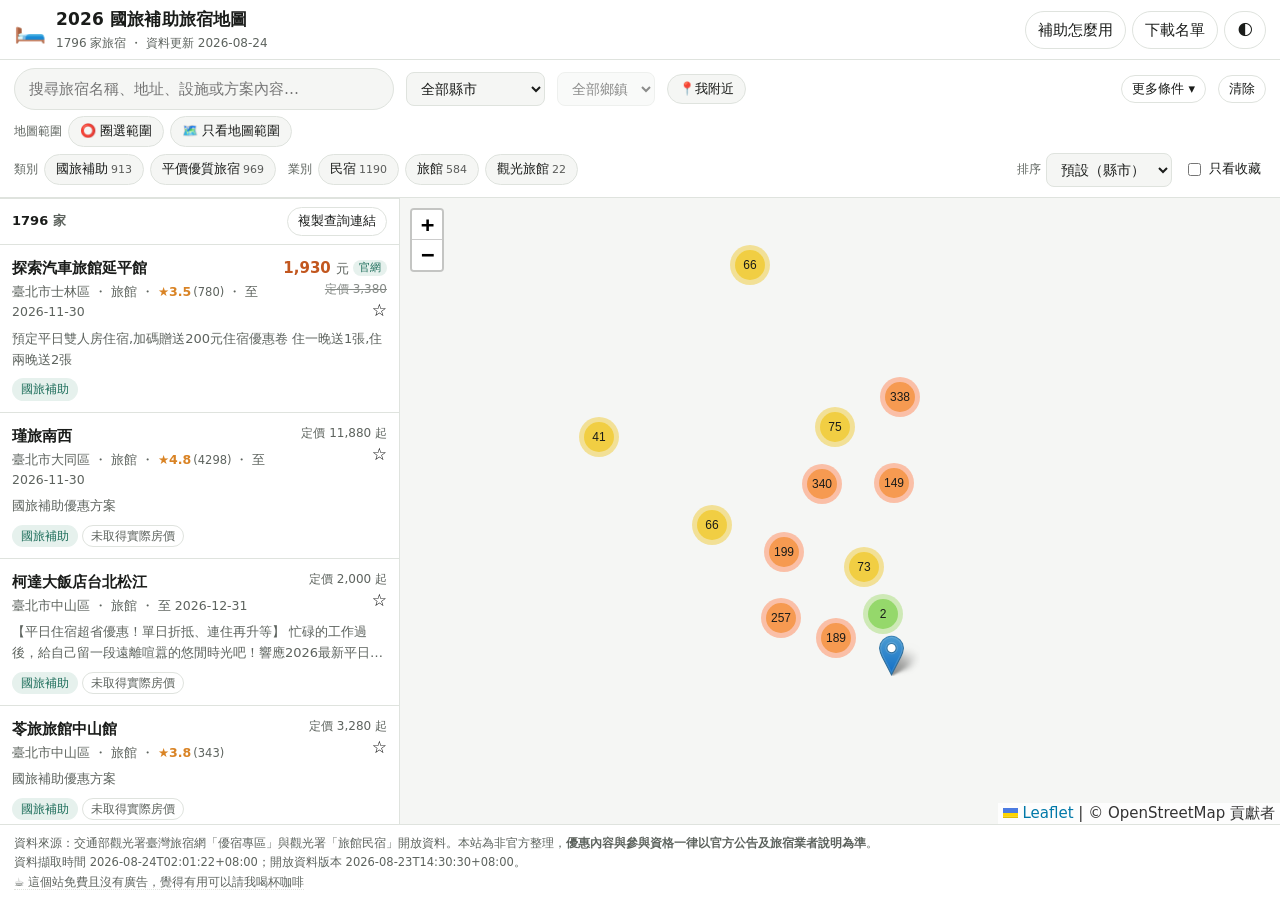
==== commit 77acf9ab: "feat: 接上 Google 評分與評論數（Places API） 重要發現：Places API 對旅宿不提供 priceLevel／priceRange（那是餐飲類的 欄位，Google 的旅宿" ====
--- a/public/index.html
+++ b/public/index.html
@@ -155,6 +155,8 @@
         <option value="distance">距離最近</option>
         <option value="price_asc">房價低到高</option>
         <option value="price_desc">房價高到低</option>
+        <option value="rating">Google 評分</option>
+        <option value="reviews">評論數最多</option>
         <option value="name">名稱</option>
       </select>
     </label>
--- a/public/style.css
+++ b/public/style.css
@@ -237,6 +237,8 @@
 .price { font-weight: 700; color: var(--accent); font-size: 15px; white-space: nowrap; }
 .price small { font-weight: 400; color: var(--ink-2); }
 .dist { font-size: 12px; color: var(--ink-2); }
+.star { color: #d98324; font-weight: 700; }
+.rv { color: var(--ink-2); font-size: 11.5px; margin-left: 2px; }
 .rack { display: block; font-size: 12px; color: var(--ink-2); font-weight: 400; white-space: nowrap; }
 .rack.strike { text-decoration: line-through; opacity: .75; }
 .psrc {
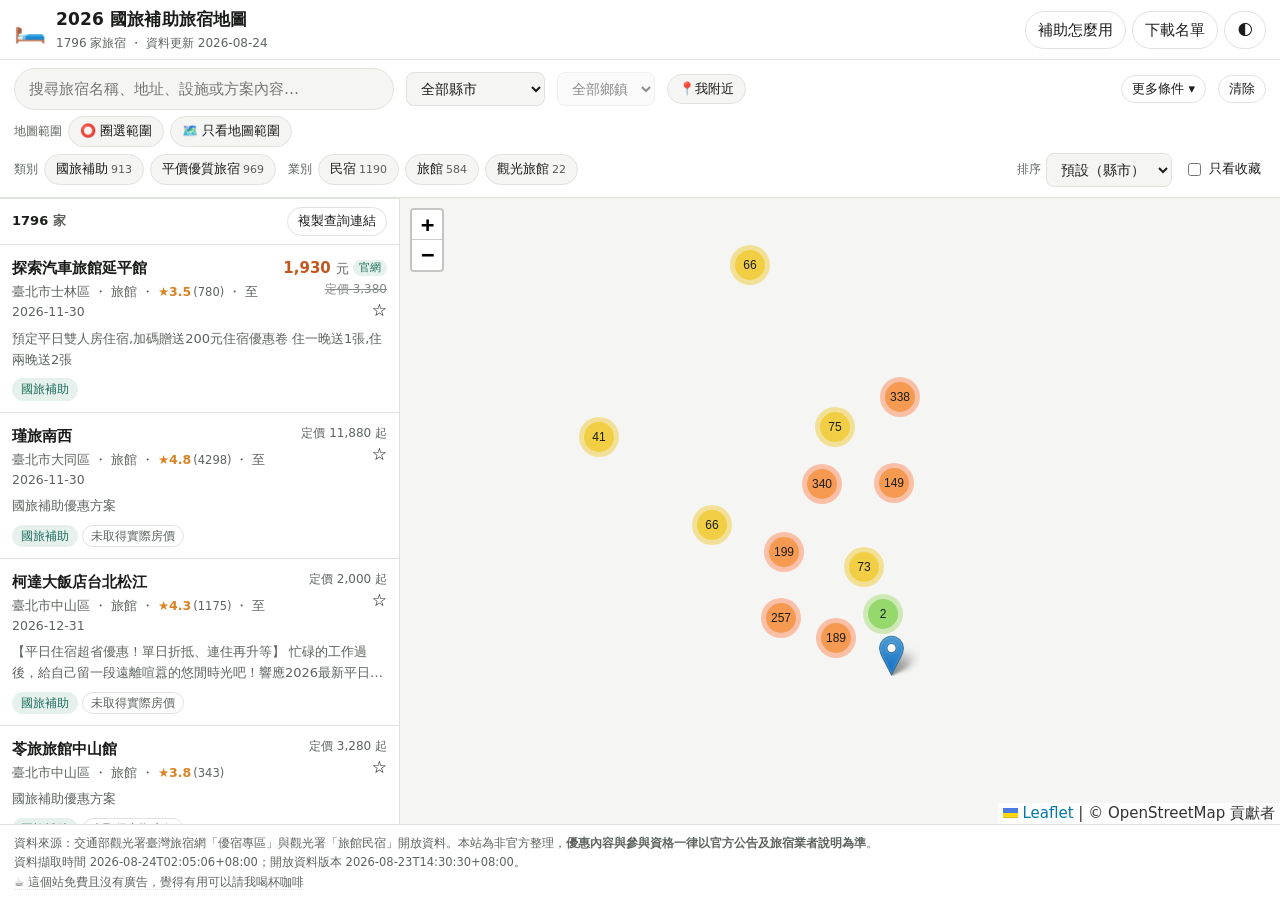
==== commit 6ff42bd6: "feat: 評分獨立成篩選條件，可與價格交叉使用 原本只有「★4.5 以上」「評論 50+」兩個籌碼，粒度太粗。改成獨立控制項：  - 評分下限滑桿，刻度 0/3.0/3.5/4.0/4.2/4.4/" ====
--- a/public/index.html
+++ b/public/index.html
@@ -186,6 +186,34 @@
     </div>
     <div class="barRow">
       <span class="grp">
+        <span class="lbl">Google 評分<span class="hint" id="ratingHint"></span></span>
+        <span class="range" id="ratingRange">
+          <span class="rtrack"></span>
+          <span class="rfill" id="rfill2"></span>
+          <input type="range" id="ratingMin" min="0" max="11" step="1" value="0"
+                 aria-label="評分下限" autocomplete="off">
+        </span>
+        <label class="inline">評論數至少
+          <select id="reviewMin" autocomplete="off" aria-label="評論數下限">
+            <option value="0">不限</option>
+            <option value="10">10 則</option>
+            <option value="50">50 則</option>
+            <option value="100">100 則</option>
+            <option value="300">300 則</option>
+            <option value="1000">1000 則</option>
+          </select>
+        </label>
+        <label class="check"><input type="checkbox" id="ratingInclUnknown" autocomplete="off"
+               aria-label="包含 Google 上沒有評分的旅宿" checked> 含未評分</label>
+      </span>
+    </div>
+    <div class="barRow">
+      <span class="grp"><span class="lbl">常用評分</span>
+        <span class="chips" id="ratingChips"></span></span>
+    </div>
+
+    <div class="barRow">
+      <span class="grp">
         <span class="lbl">常用區間</span>
         <span class="chips" id="priceChips"></span>
         <label class="check"><input type="checkbox" id="priceInclUnknown" autocomplete="off"
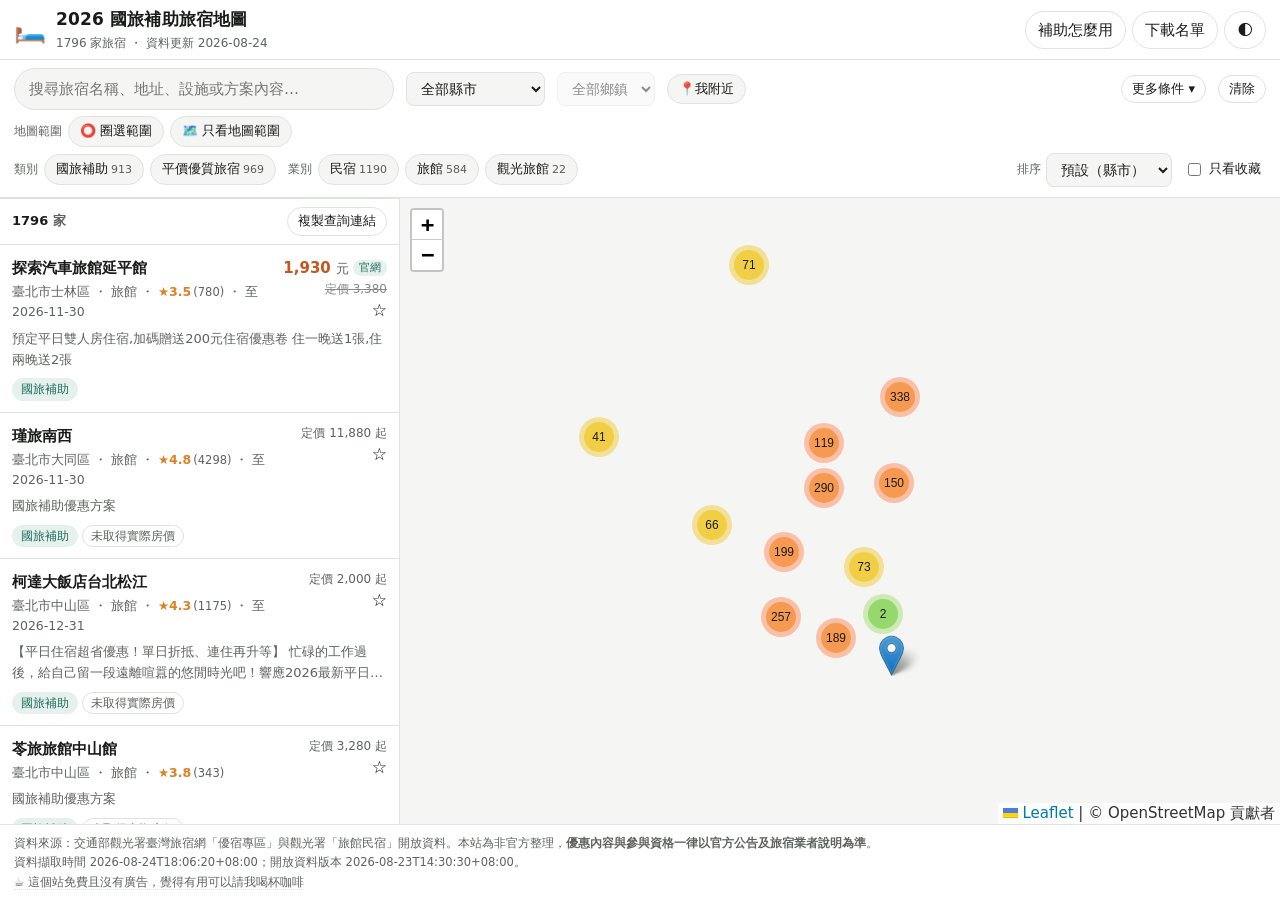
==== commit 8b8cf5de: "feat: 訂房平台平日參考價接進前端，與補助房價明確分開 SerpApi 回傳有兩種形狀：查到多家給 properties 陣列，精準命中單一飯店時 直接把飯店放最上層（type=hotel）。原本" ====
--- a/public/index.html
+++ b/public/index.html
@@ -218,6 +218,8 @@
         <span class="chips" id="priceChips"></span>
         <label class="check"><input type="checkbox" id="priceInclUnknown" autocomplete="off"
                aria-label="包含未標示優惠價的旅宿" checked> 含未標優惠價</label>
+        <label class="check"><input type="checkbox" id="priceInclOta" autocomplete="off"
+               aria-label="價格篩選納入訂房平台參考價"> 含平台參考價</label>
       </span>
     </div>
     <div class="barRow">
--- a/public/style.css
+++ b/public/style.css
@@ -247,6 +247,10 @@
   background: var(--brand-soft); color: var(--brand); font-weight: 400;
 }
 .psrc.src-manual { background: var(--accent-soft); color: var(--accent); }
+.psrc.src-plan { background: var(--accent-soft); color: var(--accent); }
+.psrc.src-ota { background: var(--line); color: var(--ink-2); }
+.ota { color: var(--ink-2); font-weight: 700; font-size: 15px; white-space: nowrap; }
+.ota small { font-weight: 400; }
 .muted { color: var(--ink-2); font-size: 12.5px; }
 .tags { grid-column: 1 / -1; display: flex; flex-wrap: wrap; gap: 4px; margin-top: 6px; }
 .tag {
@@ -289,6 +293,7 @@
   background: var(--brand); color: var(--brand-ink); border: 0;
 }
 .actions .sec { background: var(--bg); color: var(--ink); border: 1px solid var(--line); }
+.actions .shareBtn { background: var(--accent); color: #fff; }
 
 /* ---------------------------------------------------------------- 地圖標記 */
 
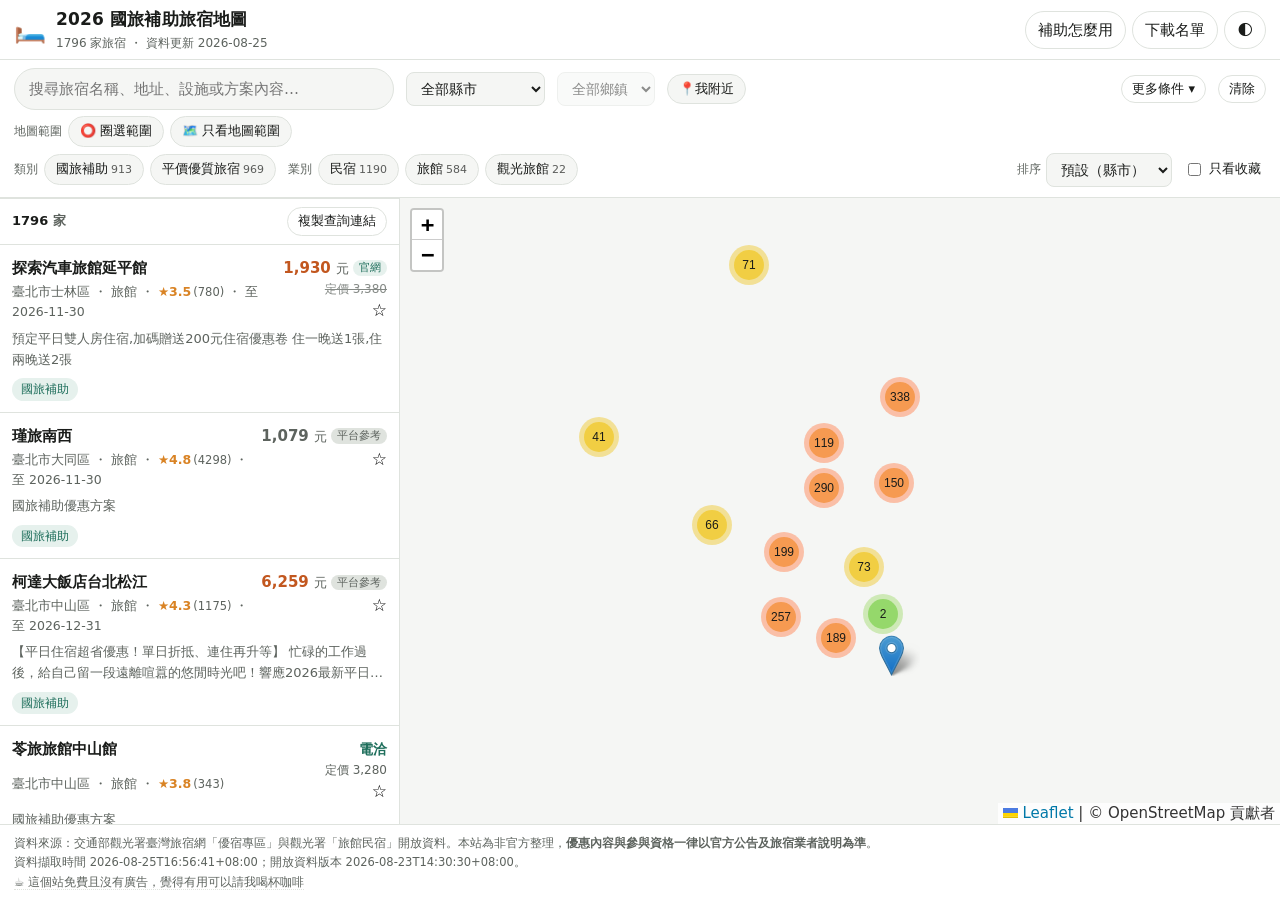
==== commit 5c7c2d93: "feat: 查不到價格的 348 家改標「電洽詢價」，並說明為何那樣更好 原本顯示「本站尚未取得實際房價」，語氣像資料缺漏。實際上補助多須 官網或電話直接訂房才能現場折抵，透過非核可的訂房平台訂房無法" ====
--- a/public/index.html
+++ b/public/index.html
@@ -107,7 +107,9 @@
         觀光署開放資料另有「定價」欄位，那是<b>官網牌價</b>：拿 965 家同時有兩種價格的旅宿實測，
         定價中位數是實際優惠價的 <b>1.9 倍</b>，前 10% 超過 4 倍，最誇張到 12.5 倍。
         因此定價只在詳情頁以「官網定價」呈現、不參與篩選與排序。
-        沒有自報優惠價的旅宿請直接電話或官網詢價。
+        查不到公開房價的旅宿標為「<b>電洽詢價</b>」。這不是資料缺漏 ——
+        補助多須<b>官網或電話直接訂房</b>才能現場折抵，透過非核可的訂房平台訂房無法折抵，
+        所以直接打給業者本來就是拿到補助最穩的方式。
       </p>
     </div>
   </div>
--- a/public/style.css
+++ b/public/style.css
@@ -250,6 +250,7 @@
 .psrc.src-plan { background: var(--accent-soft); color: var(--accent); }
 .psrc.src-ota { background: var(--line); color: var(--ink-2); }
 .ota { color: var(--ink-2); font-weight: 700; font-size: 15px; white-space: nowrap; }
+.callus { color: var(--brand); font-weight: 700; font-size: 14px; white-space: nowrap; }
 .ota small { font-weight: 400; }
 .muted { color: var(--ink-2); font-size: 12.5px; }
 .tags { grid-column: 1 / -1; display: flex; flex-wrap: wrap; gap: 4px; margin-top: 6px; }
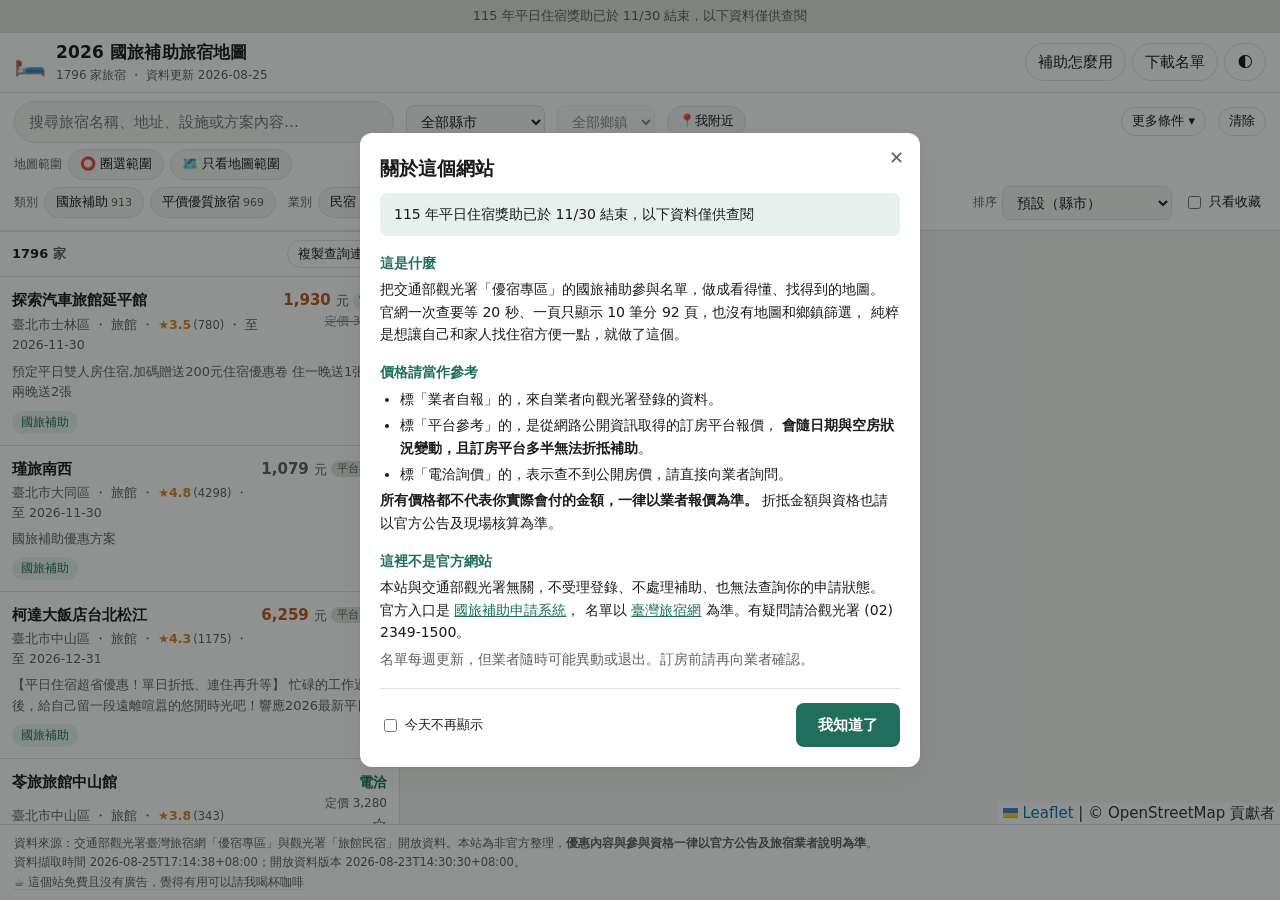
==== commit 34ad6e56: "feat: 首次進站公告、補助期限倒數、CP 值排序、折抵上限 折抵後實付價「不做」：查證後「折抵金額以實際房價為上限」這句只見於 媒體整理的 QA（ETtoday 該篇標示為記者整理），觀光署官網只" ====
--- a/public/index.html
+++ b/public/index.html
@@ -30,6 +30,8 @@
 <body>
 <a class="skip" href="#results">跳至搜尋結果</a>
 
+<div class="deadline" id="deadline" hidden></div>
+
 <header class="topbar">
   <div class="brand">
     <span class="logo" aria-hidden="true">🛏️</span>
@@ -157,6 +159,7 @@
         <option value="distance">距離最近</option>
         <option value="price_asc">房價低到高</option>
         <option value="price_desc">房價高到低</option>
+        <option value="value">CP 值（便宜又高分）</option>
         <option value="rating">Google 評分</option>
         <option value="reviews">評論數最多</option>
         <option value="name">名稱</option>
@@ -260,6 +263,45 @@
      title="請我喝杯咖啡" aria-label="支持這個專案">☕</a>
 </nav>
 
+<div id="notice" class="sheet" hidden role="dialog" aria-modal="true" aria-labelledby="noticeTitle">
+  <div class="sheetInner noticeInner">
+    <button type="button" class="sheetClose" id="noticeClose" aria-label="關閉">✕</button>
+    <h2 id="noticeTitle">關於這個網站</h2>
+
+    <div class="noticeBox" id="noticeDeadline"></div>
+
+    <h3>這是什麼</h3>
+    <p>把交通部觀光署「優宿專區」的國旅補助參與名單，做成看得懂、找得到的地圖。
+       官網一次查要等 20 秒、一頁只顯示 10 筆分 92 頁，也沒有地圖和鄉鎮篩選，
+       純粹是想讓自己和家人找住宿方便一點，就做了這個。</p>
+
+    <h3>價格請當作參考</h3>
+    <ul>
+      <li>標「業者自報」的，來自業者向觀光署登錄的資料。</li>
+      <li>標「平台參考」的，是從網路公開資訊取得的訂房平台報價，
+          <b>會隨日期與空房狀況變動，且訂房平台多半無法折抵補助</b>。</li>
+      <li>標「電洽詢價」的，表示查不到公開房價，請直接向業者詢問。</li>
+    </ul>
+    <p><b>所有價格都不代表你實際會付的金額，一律以業者報價為準。</b>
+       折抵金額與資格也請以官方公告及現場核算為準。</p>
+
+    <h3>這裡不是官方網站</h3>
+    <p>本站與交通部觀光署無關，不受理登錄、不處理補助、也無法查詢你的申請狀態。
+       官方入口是
+       <a href="https://taiwantravel.tad.gov.tw/" target="_blank" rel="noopener">國旅補助申請系統</a>，
+       名單以
+       <a href="https://www.taiwanstay.net.tw/TSA/web_page/TSA060100.jsp" target="_blank" rel="noopener">臺灣旅宿網</a>
+       為準。有疑問請洽觀光署 (02) 2349-1500。</p>
+
+    <p class="note">名單每週更新，但業者隨時可能異動或退出。訂房前請再向業者確認。</p>
+
+    <div class="noticeFoot">
+      <label class="check"><input type="checkbox" id="noticeHide" autocomplete="off"> 今天不再顯示</label>
+      <button type="button" class="go2" id="noticeOk">我知道了</button>
+    </div>
+  </div>
+</div>
+
 <div id="sheet" class="sheet" hidden role="dialog" aria-modal="true" aria-labelledby="sheetTitle">
   <div class="sheetInner">
     <button type="button" class="sheetClose" id="sheetClose" aria-label="關閉">✕</button>
--- a/public/style.css
+++ b/public/style.css
@@ -72,6 +72,32 @@
   background: var(--brand); color: var(--brand-ink); padding: 8px 14px;
 }
 .skip:focus { left: 8px; top: 8px; }
+
+/* 補助期限提醒：貼在最上方的一條 */
+.deadline {
+  flex: 0 0 auto; padding: 6px 14px; font-size: 13px; text-align: center;
+  background: var(--brand); color: var(--brand-ink);
+}
+.deadline b { font-size: 15px; }
+.deadline.over { background: var(--line); color: var(--ink-2); }
+
+/* 首次進站的公告 */
+.noticeInner { max-width: 620px; }
+.noticeInner h3 { font-size: 14px; margin: 16px 0 4px; color: var(--brand); }
+.noticeInner p, .noticeInner li { font-size: 14px; margin: 4px 0; }
+.noticeInner ul { padding-left: 20px; margin: 4px 0; }
+.noticeBox {
+  background: var(--brand-soft); border-radius: 8px; padding: 10px 14px;
+  font-size: 14px; margin: 10px 0 4px;
+}
+.noticeFoot {
+  display: flex; align-items: center; justify-content: space-between; gap: 12px;
+  margin-top: 18px; padding-top: 14px; border-top: 1px solid var(--line);
+}
+.go2 {
+  background: var(--brand); color: var(--brand-ink); border: 0; border-radius: 8px;
+  padding: 10px 22px; font: inherit; font-weight: 700; cursor: pointer;
+}
 
 /* ---------------------------------------------------------------- 標頭 */
 
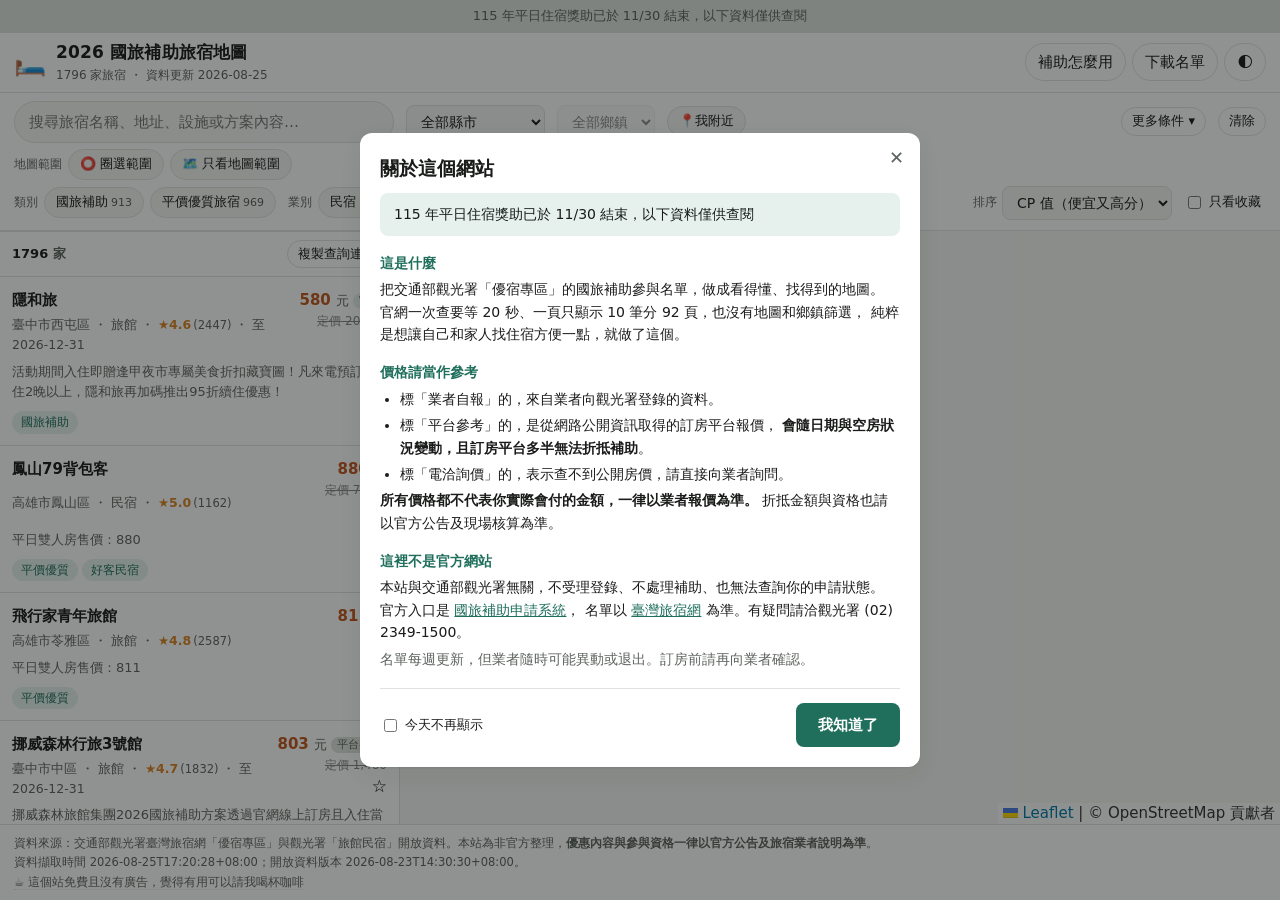
==== commit dbe1b40a: "feat: 首屏改用 CP 值排序、手機篩選列瘦身、期限條分長短版 首屏：原本依縣市排序，第一筆是「探索汽車旅館延平館」，對剛進站的人沒有 意義。改成預設 CP 值排序，一進來就看到隱和旅 580 元" ====
--- a/public/index.html
+++ b/public/index.html
@@ -155,14 +155,14 @@
     <span class="spacer"></span>
     <label class="inline">排序
       <select id="sort" autocomplete="off">
-        <option value="default">預設（縣市）</option>
+        <option value="value">CP 值（便宜又高分）</option>
         <option value="distance">距離最近</option>
         <option value="price_asc">房價低到高</option>
         <option value="price_desc">房價高到低</option>
-        <option value="value">CP 值（便宜又高分）</option>
         <option value="rating">Google 評分</option>
         <option value="reviews">評論數最多</option>
         <option value="name">名稱</option>
+        <option value="default">縣市</option>
       </select>
     </label>
     <label class="check"><input type="checkbox" id="onlyFav" autocomplete="off" aria-label="只看收藏"> 只看收藏 <span id="favCount"></span></label>
--- a/public/style.css
+++ b/public/style.css
@@ -80,6 +80,11 @@
 }
 .deadline b { font-size: 15px; }
 .deadline.over { background: var(--line); color: var(--ink-2); }
+@media (max-width: 560px) {
+  .deadline { padding: 4px 10px; font-size: 12.5px; white-space: nowrap;
+              overflow: hidden; text-overflow: ellipsis; }
+  .deadline b { font-size: 13.5px; }
+}
 
 /* 首次進站的公告 */
 .noticeInner { max-width: 620px; }
@@ -360,7 +365,12 @@
   .mapWrap { position: absolute; inset: 0; }
   body.view-list .mapWrap { display: none; }
   body.view-map .panel { display: none; }
-  .filterbar { padding: 8px 10px; }
+  .filterbar { padding: 6px 10px; }
+  .barRow { gap: 6px 8px; margin-top: 5px; }
+  /* 收合狀態下，縣市與鄉鎮跟搜尋框擠同一排，省一整列 */
+  body:not(.filters-open) .barRow.primary #q { flex: 1 1 100%; }
+  body:not(.filters-open) .barRow.primary select { flex: 1 1 0; min-width: 0; }
+  body:not(.filters-open) .barRow.primary #btnLocate { flex: 0 0 auto; }
   /* 手機畫面小：只留「搜尋 + 縣市鄉鎮 + 我附近」，其餘跟著「更多條件」一起收合，
      結果清單才有足夠高度 */
   .barRow.secondary, .barRow.places { display: none; }
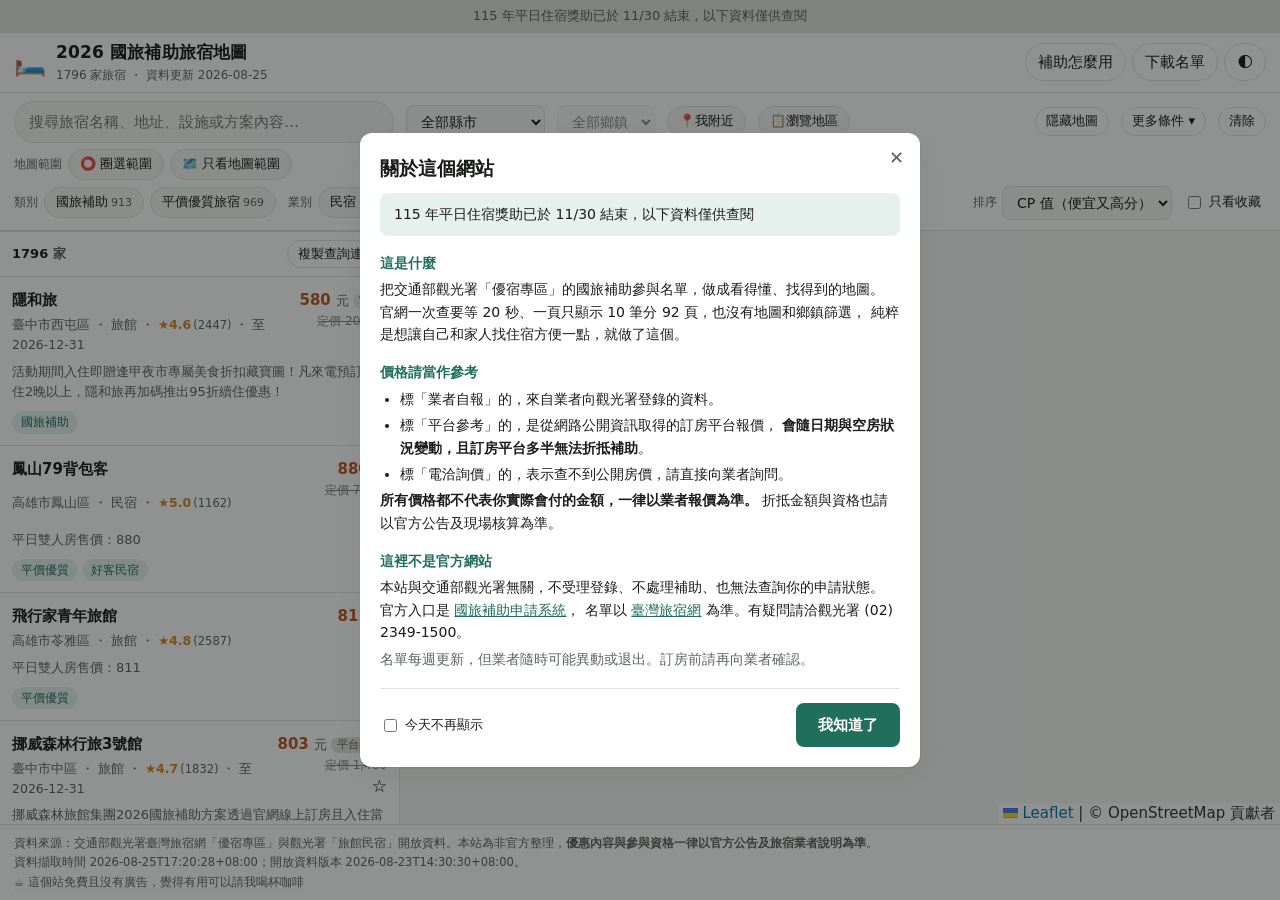
==== commit af3e2037: "feat: 新增縣市/鄉鎮地區目錄，桌機可收起地圖改多欄清單 - 「瀏覽地區」面板：22 縣市一次攤開，點縣市展開該縣市鄉鎮，各自帶家數 - 家數會跟著其他條件（價格、評分、業別…）即時重算，不是靜態" ====
--- a/public/index.html
+++ b/public/index.html
@@ -117,13 +117,28 @@
   </div>
 </section>
 
+<section id="regions" class="guide regions" hidden>
+  <div class="regionHead">
+    <b>瀏覽地區</b>
+    <span class="note" id="regionHint">點縣市展開鄉鎮</span>
+    <span class="spacer"></span>
+    <button type="button" class="ghost small" id="regionClear">看全部</button>
+    <button type="button" class="ghost small" id="regionClose">收起</button>
+  </div>
+  <div class="regionGrid" id="regionGrid"></div>
+  <div class="townGrid" id="townGrid" hidden></div>
+</section>
+
 <section class="filterbar" id="filterbar">
   <div class="barRow primary">
     <input type="search" id="q" placeholder="搜尋旅宿名稱、地址、設施或方案內容…" autocomplete="off" aria-label="關鍵字搜尋">
     <select id="city" autocomplete="off" aria-label="縣市"><option value="">全部縣市</option></select>
     <select id="town" autocomplete="off" aria-label="鄉鎮市區"><option value="">全部鄉鎮</option></select>
     <button type="button" class="chip" id="btnLocate"><span class="ico">📍</span><span class="txt">我附近</span></button>
+    <button type="button" class="chip" id="btnRegions" aria-expanded="false" aria-controls="regions">
+      <span class="ico">📋</span><span class="txt">瀏覽地區</span></button>
     <span class="spacer"></span>
+    <button type="button" id="btnMapToggle" class="ghost small" title="收起地圖，清單佔滿畫面">隱藏地圖</button>
     <button type="button" id="btnFilters" class="ghost small" aria-expanded="false" aria-controls="barMore">更多條件 ▾</button>
     <button type="button" id="btnClear" class="ghost small" title="清除所有條件">清除</button>
   </div>
--- a/public/style.css
+++ b/public/style.css
@@ -147,6 +147,30 @@
   background: var(--brand); color: var(--brand-ink); text-decoration: none; font-size: 13px;
 }
 
+/* 地區目錄：縣市 → 鄉鎮的兩層瀏覽 */
+.regions { padding: 10px 14px 14px; max-height: 52vh; }
+.regionHead { display: flex; align-items: center; gap: 10px; margin-bottom: 8px; font-size: 14px; }
+.regionHead .note { margin: 0; }
+.regionGrid, .townGrid {
+  display: grid; gap: 6px;
+  grid-template-columns: repeat(auto-fill, minmax(122px, 1fr));
+}
+.townGrid {
+  margin-top: 10px; padding-top: 10px; border-top: 1px dashed var(--line);
+  grid-template-columns: repeat(auto-fill, minmax(104px, 1fr));
+}
+.rgn {
+  display: flex; align-items: baseline; justify-content: space-between; gap: 6px;
+  border: 1px solid var(--line); background: var(--bg); color: var(--ink);
+  border-radius: 8px; padding: 7px 10px; font: inherit; font-size: 13.5px; cursor: pointer;
+  text-align: left;
+}
+.rgn:hover { border-color: var(--brand); color: var(--brand); }
+.rgn[aria-pressed="true"] { background: var(--brand); border-color: var(--brand); color: var(--brand-ink); }
+.rgn .n { font-size: 11.5px; opacity: .7; }
+.rgn.island { border-style: dashed; }
+.rgn.all { grid-column: 1 / -1; font-weight: 600; }
+
 /* ---------------------------------------------------------------- 版面 */
 
 .layout { flex: 1 1 auto; display: flex; min-height: 0; }
@@ -157,6 +181,15 @@
 }
 
 .mapWrap { flex: 1 1 auto; position: relative; min-width: 0; }
+
+/* 收起地圖：清單佔滿畫面並改成多欄，一屏看得到 9–12 家而不是 3 家 */
+body.no-map .mapWrap { display: none; }
+body.no-map .panel { width: 100%; border-right: 0; }
+body.no-map #list {
+  display: grid; gap: 0 1px; background: var(--line);
+  grid-template-columns: repeat(auto-fill, minmax(330px, 1fr));
+}
+body.no-map .card { background: var(--panel); border-bottom: 1px solid var(--line); }
 #map { position: absolute; inset: 0; background: var(--bg); }
 
 .mapHud {
@@ -360,6 +393,14 @@
 /* ---------------------------------------------------------------- 手機 */
 
 @media (max-width: 759px) {
+  #btnMapToggle { display: none; }
+  body.no-map .mapWrap { display: block; }
+  body.no-map #list { display: block; }
+  .regions { max-height: 60vh; }
+  .regionGrid { grid-template-columns: repeat(auto-fill, minmax(96px, 1fr)); }
+  .townGrid { grid-template-columns: repeat(auto-fill, minmax(84px, 1fr)); }
+  .rgn { padding: 8px 8px; font-size: 13px; }
+
   .layout { position: relative; }
   .panel { width: 100%; border-right: 0; }
   .mapWrap { position: absolute; inset: 0; }
@@ -371,6 +412,10 @@
   body:not(.filters-open) .barRow.primary #q { flex: 1 1 100%; }
   body:not(.filters-open) .barRow.primary select { flex: 1 1 0; min-width: 0; }
   body:not(.filters-open) .barRow.primary #btnLocate { flex: 0 0 auto; }
+  /* 地區目錄比兩個下拉好用，手機直接取代它們，省一整排 */
+  .barRow.primary #city, .barRow.primary #town { display: none; }
+  .barRow.primary #btnRegions { flex: 0 1 auto; min-width: 0; }
+  #btnRegions.on { border-color: var(--brand); color: var(--brand); font-weight: 600; }
   /* 手機畫面小：只留「搜尋 + 縣市鄉鎮 + 我附近」，其餘跟著「更多條件」一起收合，
      結果清單才有足夠高度 */
   .barRow.secondary, .barRow.places { display: none; }
@@ -449,9 +494,17 @@
   .num { width: 64px; }
 }
 
-/* 最窄的機型（≤360px）：「我附近」只留圖示 */
-@media (max-width: 360px) {
+/* 窄機（≤430px）：「我附近」只留圖示、「更多條件」縮成「條件」，
+   讓「地區／我附近／條件／清除」擠得進同一排 */
+@media (max-width: 430px) {
   #btnLocate .txt { display: none; }
+  #btnFilters { font-size: 0; }
+  #btnFilters::after { content: "條件 ▾"; font-size: 13px; }
+  #btnFilters[aria-expanded="true"]::after { content: "條件 ▴"; }
+  .barRow.primary #btnRegions { max-width: 40vw; }
+  .barRow.primary #btnRegions .txt {
+    overflow: hidden; text-overflow: ellipsis; white-space: nowrap;
+  }
 }
 
 /* 手機橫放：高度很矮，把不必要的高度全部縮掉 */
